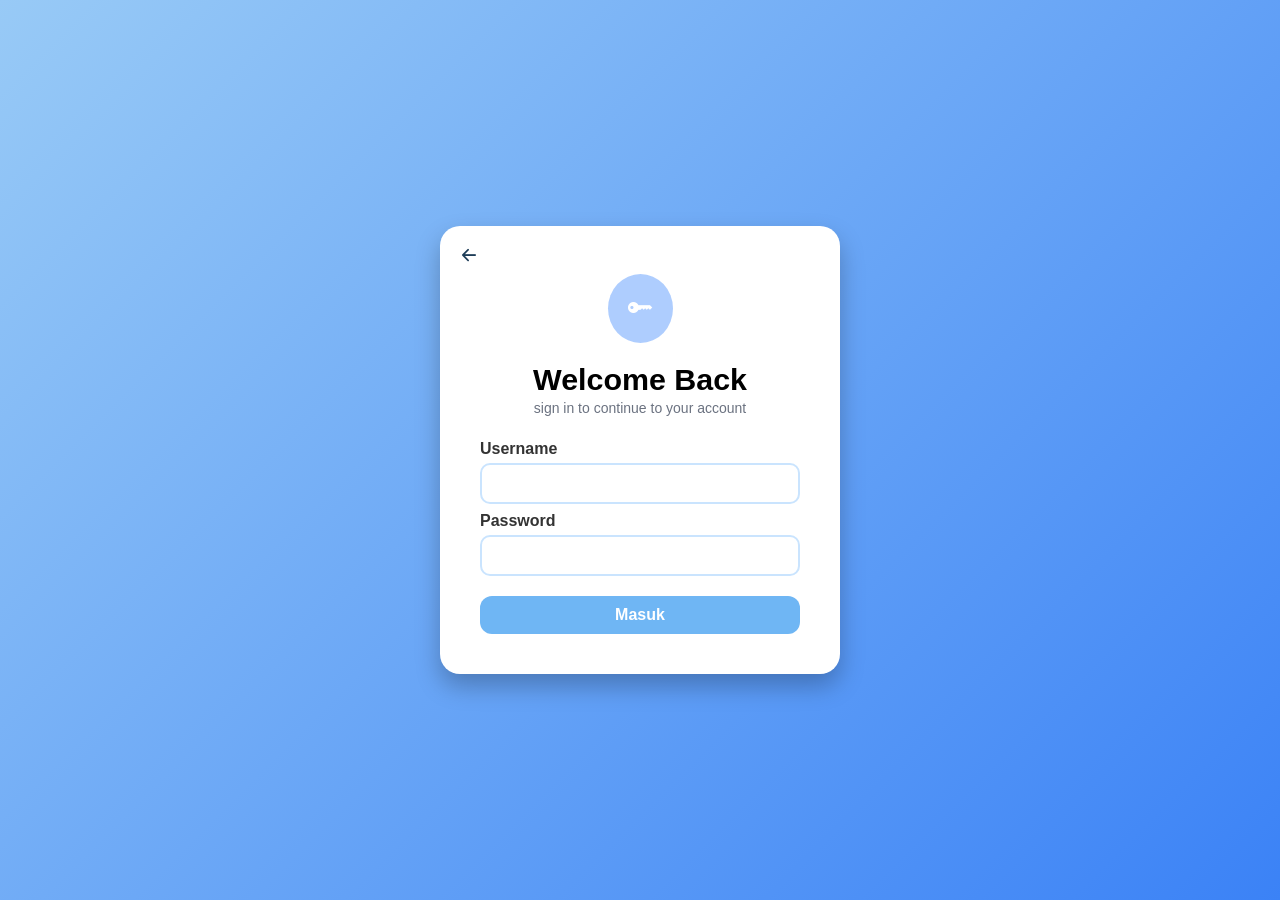
==== index.html @ 93bd9a35 "Add files via upload" ====
<!DOCTYPE html>
<html lang="id">

<head>
  <meta charset="UTF-8" />
  <meta name="viewport" content="width=device-width, initial-scale=1.0" />
  <title>Login Admin</title>
  <link rel="stylesheet" href="https://cdn.jsdelivr.net/npm/bootstrap-icons@1.12.1/font/bootstrap-icons.min.css">
  <link rel="stylesheet" href="style.css">
</head>

<body>
  <div class="container">
    <div class="back">
      <a href="index.html"><i class="bi bi-arrow-left-short"></i></a>
    </div>

    <div class="logo">
      <i class="bi bi-key-fill"></i>
    </div>

    <div class="tittle">
      <h2>Welcome Back</h2>
      <p>sign in to continue to your account</p>
    </div>

    <div class="form-login">
      <form id="loginForm" method="POST">
        <div class="input-group">
          <label for="username">Username</label>
          <input type="text" id="username" name="username" required>
        </div>
        <div class="input-group">
          <label for="password">Password</label>
          <input type="password" id="password" name="password" required>
        </div>
        <button type="submit">Masuk</button>
      </form>
      <div id="popup" class="popup">
        <div class="popup-content">
          <p id="popupText"></p>
          <button onclick="closePopup()">OK</button>
        </div>
      </div>
    </div>
  </div>

  <script>
    const form = document.getElementById("loginForm");

    form.addEventListener("submit", function (e) {
      e.preventDefault();

      const usernameInput = document.getElementById("username");
      const passwordInput = document.getElementById("password");

      const username = usernameInput.value;

      if (username.trim() === "") {
        showPopup("Username jangan kosong");
        return;
      }

      // kosongin dulu
      usernameInput.value = "";
      passwordInput.value = "";

      showPopup(`halo, ${username}`);
    });

    function showPopup(message) {
      document.getElementById("popupText").innerText = message;
      document.getElementById("popup").style.display = "flex";
    }

    function closePopup() {
      document.getElementById("popup").style.display = "none";
    }
  </script>
</body>

</html>
---- style.css ----
* {
    margin: 0;
    padding: 0;
    box-sizing: border-box;
    font-family: "Poppins", sans-serif;
}

body {
    min-height: 100vh;
    display: flex;
    justify-content: center;
    align-items: center;
    background: linear-gradient(135deg, #98caf6, #3b82f6);
}

/* ===== CARD LOGIN ===== */
.container {
    background: #ffffff;
    width: 100%;
    max-width: 400px;
    border-radius: 20px;
    box-shadow: 0 12px 25px rgba(0, 0, 0, 0.25);
    padding: 2.5rem;
    position: relative;
    animation: fadeIn 0.7s ease-out;
}

/* Tombol back */
.back {
    position: absolute;
    top: 15px;
    left: 15px;
}

.back a {
    text-decoration: none;
    color: #1e3d58;
    font-size: 28px;
    transition: 0.3s;
}

.back a:hover {
    color: #3b82f6;
    transform: scale(1.1);
}

/* ===== LOGO & JUDUL ===== */
.logo {
    display: flex;
    justify-content: center;
    margin-top: 0.5rem;
    margin-bottom: 1.2rem;
}

.logo i {
    background-color: #69a2fe89;
    padding: 20px;
    border-radius: 50%;
    color: white;
    font-size: 25px;
}

.tittle {
    text-align: center;
    color: #000000;
    margin-bottom: 1rem;
}

.tittle h2 {
    font-size: 1.9rem;
    font-weight: 700;
}

.tittle p {
    color: #6b7280;
    font-size: 14px;
    margin-top: 3px;
}

/* ===== FORM ===== */
.form-login {
    display: flex;
    flex-direction: column;
    gap: 1.2rem;
}

.input-group {
    display: flex;
    flex-direction: column;
}

label {
    font-weight: 600;
    margin-bottom: 5px;
    margin-top: 8px;
    color: #333;
}

input {
    padding: 10px;
    border-radius: 10px;
    border: 2px solid #cae4fe;
    outline: none;
    font-size: 15px;
    transition: 0.3s;
}

input:focus {
    border-color: #7eabf3;
    box-shadow: 0 0 6px rgba(90, 132, 199, 0.4);
}

/* ===== BUTTON ===== */
button {
    background: #6fb6f4;
    color: white;
    border: none;
    border-radius: 12px;
    padding: 10px;
    font-size: 16px;
    font-weight: 600;
    cursor: pointer;
    transition: 0.3s;
    margin-top: 20px;
    width: 100%;
}

button:hover {
    transform: translateY(-4px);
    box-shadow: 0 6px 15px rgba(59, 130, 246, 0.4);
}

.popup {
    position: fixed;
    top: 0;
    left: 0;
    width: 100%;
    height: 100%;
    background: rgba(0, 0, 0, 0.5);
    display: none;
    justify-content: center;
    align-items: center;
}

.popup-content {
    background: #8fd6ece6;
    padding: 20px 30px;
    border-radius: 12px;
    text-align: center;
    width: 300px;
    box-shadow: 0 10px 25px rgba(0, 0, 0, 0.2);
    animation: fadeIn 0.7s ease-out;
}

.popup-content button {
    margin-top: 15px;
    padding: 8px 20px;
    border: none;
    border-radius: 8px;
    background: #467be5;
    color: white;
    cursor: pointer;
}

@keyframes fadeIn {
    from {
        opacity: 0;
        transform: translateY(25px);
    }

    to {
        opacity: 1;
        transform: translateY(0);
    }
}

/* RESPONSIF */
@media (max-width: 480px) {
    .container {
        padding: 2rem;
        max-width: 320px;
    }

    .tittle h2 {
        font-size: 1.6rem;
    }

    .logo img {
        width: 70px;
        height: 70px;
    }
}
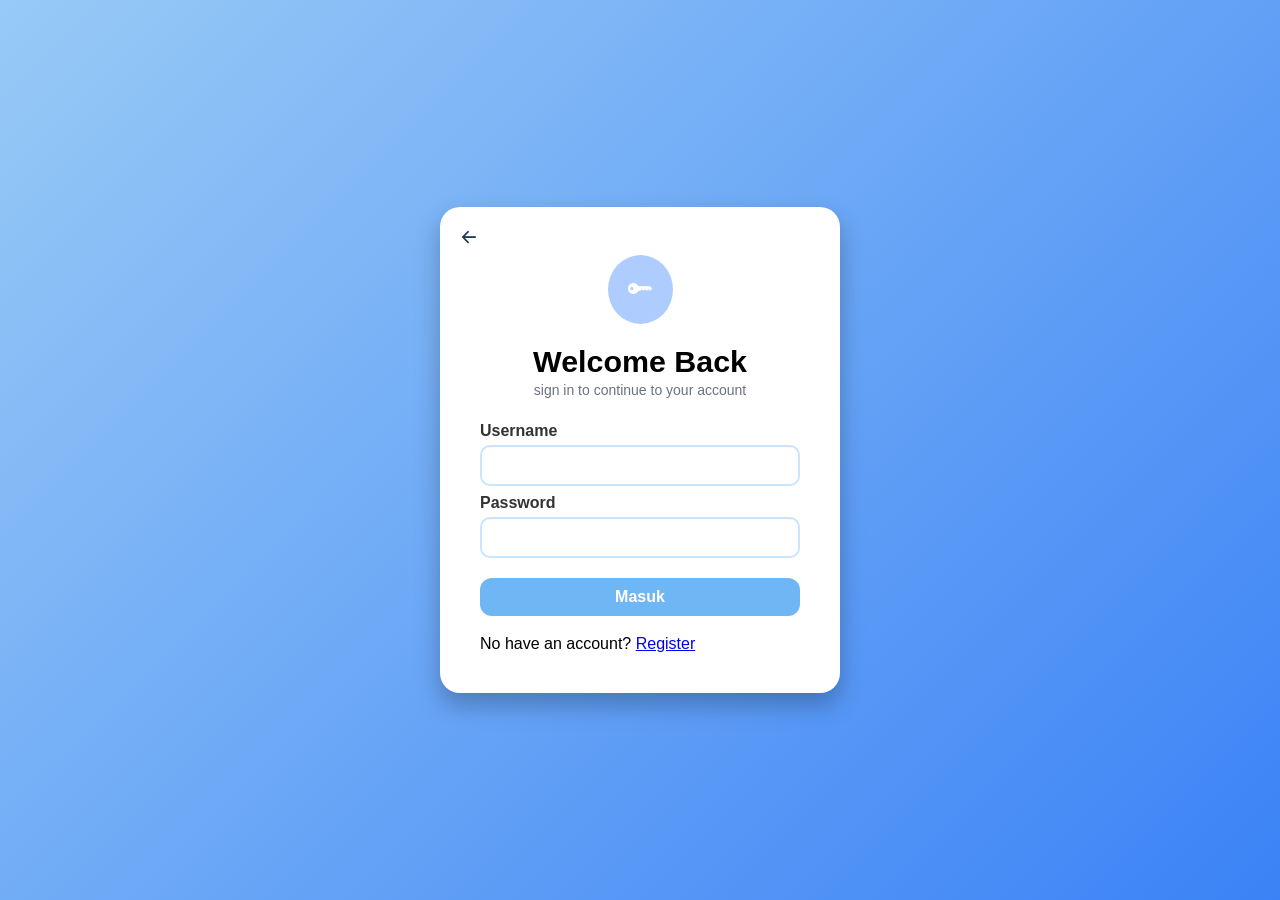
==== commit 969d03fc: "add register page" ====
--- a/index.html
+++ b/index.html
@@ -36,6 +36,10 @@
         </div>
         <button type="submit">Masuk</button>
       </form>
+      <p class="login-text">
+        No have an account?
+        <a href="register.html">Register</a>
+      </p>
       <div id="popup" class="popup">
         <div class="popup-content">
           <p id="popupText"></p>
